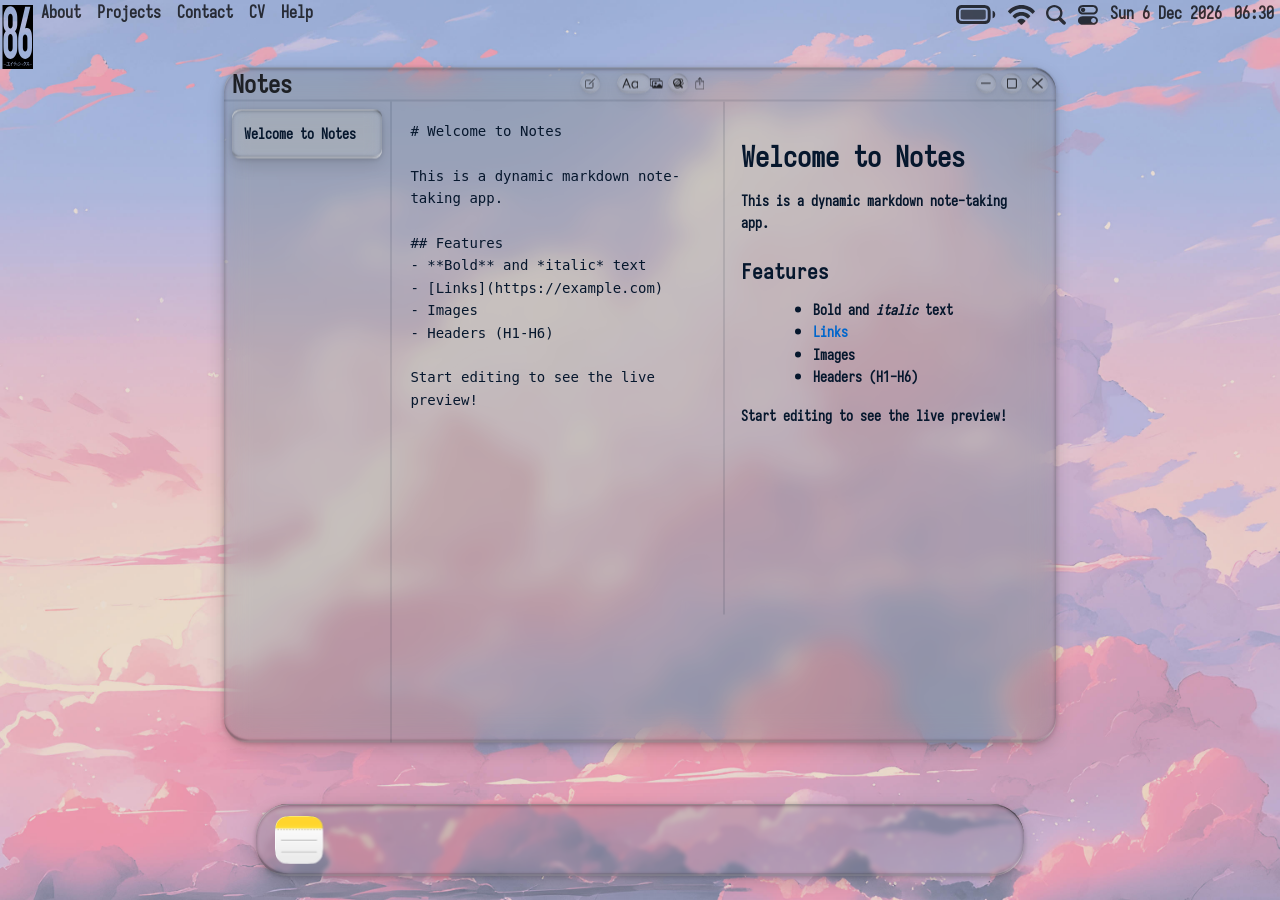
==== index.html @ 83b95eb3 "Implement dynamic markdown note-taking system with local storage Co-authored-by: m3v64 <214658034+m3" ====
<!DOCTYPE html>
<html lang="en">

<head>
    <meta charset="UTF-8">
    <meta name="viewport" content="width=device-width, initial-scale=1.0">
    <title>M3v.dev</title>
    <link rel="icon" type="image/svg+xml" sizes="128x128" href="assets/svg/86-icon.svg">
    <link rel="stylesheet" href="css/style.css">
</head>

<body>
    <section id="boot-screen" class="screen flex center">
        <div class="boot-screen-container center flex">
            <div id="tty" class="flex boot-screen-tty column flex-end"></div>
            <div class="flex">
                <img draggable="false" id="logo" class="fade-in boot-screen-logo" src="assets/svg/86-boot.svg" alt="86 boot logo">
            </div>
        </div>
    </section>

    <section id="login-screen" class="screen flex center">
        <div class="clock u-fit-content flex center">
            <div id="h1" class="more-left"></div>
            <div id="h2" class="left"></div>
            <div id="colon"></div>
            <div id="m1" class="right"></div>
            <div id="m2" class="more-right"></div>
        </div>

        <div id="admin-login" class="hide" inert>
            <form id="admin-login-form" class="flex glass u-reset center column">
                <button type="button" id="button-close" class="flex glass-item u-reset center">
                    <img draggable="false" src="assets/png/close.png" alt="close">
                </button>
                <div class="input login-form-text-field center flex glass-item"><input type="text" placeholder="Username" class="u-reset"></div>
                <div class="input login-form-text-field center flex glass-item"><input type="password" placeholder="Password" class="u-reset"></div>
                <button type="button" id="login-button" class="flex glass-item u-reset center">Login</button>
            </form>
        </div>

        <div class="login-user-selector glass flex center column">
            <button type="button" id="guest-button" class="u-reset glass-item flex center row">
                <div class="profile"><img draggable="false" src="assets/jpg/guest-user.jpg" alt="guest pfp"></div>
                guest
            </button>
            <button type="button" id="admin-button" class="u-reset glass-item flex center row">
                <div class="profile"><img draggable="false" src="assets/jpg/admin-user.jpg" alt="admin pfp"></div>
                admin
            </button>
        </div>
    </section>

    <section id="home-screen-guest" class="screen flex center column">
        <div id="guest-nav" class="flex center">
            <div class="guest-nav guest-nav-quick-links flex center">
                <img draggable="false" src="assets/svg/86-icon.svg" alt="86-icon">
                <div class="glass">About</div>
                <div class="glass">Projects</div>
                <div class="glass">Contact</div>
                <div class="glass">CV</div>
                <div class="glass">Help</div>
            </div>

            <div class="guest-nav guest-nav-control-center flex center">
                <div id="nav-battery" class="flex center">
                    <img draggable="false" src="assets/svg/battery-full.svg" alt="battery-full">
                </div>
                <div class="nav-control-center glass flex center"><img draggable="false" src="assets/svg/Wifi-Transperant.svg" alt="wifi"></div>
                <div class="nav-control-center glass flex center"><img draggable="false" src="assets/svg/search.svg" alt="search"></div>
                <div class="nav-control-center nav-control-center-settings glass flex center"><img draggable="false" src="assets/svg/settings.svg" alt="settings"></div>
                <div id="nav-date">Mon 5 Sep 1995</div>
                <div id="nav-time">20:00</div>
            </div>
        </div>

        <div class="control-center-container flex">
            <div class="control-center flex column">
                <div class="control-center-group-1">
                    <div class="glass tile g1-rect flex row flex-start">
                        <div class="control-center-wifi-section flex center">
                            <div class="glass flex control-center-selectable"><img class="control-center-img" src="assets/svg/wifi.svg" alt="wifi"></div>
                        </div>
                        <div class="flex column center-justify control-center-wifi-name-section">
                            <div class="control-center-wifi">Wifi</div>
                            <div class="control-center-wifi-name">Para-RAID</div>
                            <div class="control-center-wifi-name">Access Point</div>
                        </div>
                    </div>

                    <div class="glass flex tile g1-sq1">
                        <img draggable="false" class="control-center-img" src="assets/svg/Bluetooth.svg" alt="Bluetooth">
                    </div>

                    <div class="glass flex tile g1-sq2">
                        <img draggable="false" class="control-center-img" src="assets/svg/Roam.svg" alt="Roam">
                    </div>

                    <div class="glass tile g1-big flex center">
                        <div class="audio-control center space-between column">
                            <div class="audio-control-section flex row space-between">
                                <div class="control-center-cover"><img class="control-center-cover-img block" draggable="false" src="assets/jpg/wind-up.jpg" alt="wind-up"></div>
                                <div class="glass control-center-selectable flex"><img class="control-center-img" src="assets/svg/AirPlay.svg" alt="AirPlay"></div>
                            </div>
                            <div class="audio-control-section flex column">
                                <div class="control-center-track">Track</div>
                                <div class="control-center-artist">Artist</div>
                            </div>
                            <div class="audio-control-section flex row space-evenly">
                                <div class="audio-control-img-container flex"><img class="audio-control-img-small" src="assets/svg/AudioControlBack.svg" alt="AudioControlBack"></div>
                                <div class="audio-control-img-container flex"><img class="audio-control-img" src="assets/svg/AudioControlPause.svg" alt="AudioControlPause"></div>
                                <div class="audio-control-img-container flex"><img class="audio-control-img-small" src="assets/svg/AudioControlForward.svg" alt="AudioControlForward"></div>
                            </div>
                        </div>
                    </div>
                </div>

                <div class="control-center-group-2">
                    <div class="volume-control glass tile g2-bar flex row flex-end center-align">
                        <div class="volume-control-slider-section flex column flex-start">
                            <div>Sound</div>
                            <div class="flex row space-between">
                                <div class="flex"><img class="slider-img-small" src="assets/svg/NoAudio.svg" alt="NoAudio"></div>
                                <div class="flex center">
                                    <div class="volume-slider" role="slider" tabindex="0" aria-label="Sound" aria-valuemin="0" aria-valuemax="1" aria-valuenow="0.4" aria-valuetext="40%" data-min="0" data-max="1" data-step="0.01" data-value="0.4">
                                        <div class="volume-slider-selected"></div>
                                        <div class="glass volume-slider-selector"></div>
                                        <div class="volume-slider-unselected"></div>
                                    </div>
                                </div>
                                <div class="flex "><img class="slider-img-small" src="assets/svg/Audio.svg" alt="Audio"></div>
                            </div>
                        </div>
                        <div class="volume-control-airplay-section flex center"><div class="glass control-center-selectable flex"><img class="control-center-img" src="assets/svg/AirPlay.svg" alt="AirPlay"></div></div>
                    </div>
                </div>

                <div class="control-center-group-3">
                    <div class="glass tile flex center g3-bar">
                        <div class="brightness-control-slider-section flex column flex-start">
                            <div>Display</div>
                            <div class="flex row space-between">
                                <div class="flex"><img class="slider-img-small" src="assets/svg/NoBrightness.svg" alt="NoBrightness"></div>
                                <div class="flex center">
                                    <div class="brightness-slider" role="slider" tabindex="0" aria-label="Brightness" aria-valuemin="0" aria-valuemax="100" aria-valuenow="90" aria-valuetext="90%" data-min="0" data-max="100" data-step="1" data-value="90">
                                        <div class="brightness-slider-selected"></div>
                                        <div class="glass brightness-slider-selector"></div>
                                        <div class="brightness-slider-unselected"></div>
                                    </div>
                                </div>
                                <div class="flex "><img class="slider-img-small" src="assets/svg/Brightness.svg" alt="Brightness"></div>
                            </div>
                        </div>
                    </div>
                </div>

                <div class="control-center-group-4">
                    <div class="glass flex tile g4-sq1">
                        <img draggable="false" class="control-center-img" src="assets/svg/Theme.svg" alt="Theme">
                    </div>

                    <div class="glass flex tile g4-sq2">
                        <img draggable="false" class="control-center-img" src="assets/svg/Calculator.svg" alt="Calculator">
                    </div>

                    <div class="glass flex tile g4-sq3">
                        <img draggable="false" class="control-center-img" src="assets/svg/Stopwatch.svg" alt="Stopwatch">
                    </div>

                    <div class="glass flex tile g4-sq4">
                        <img draggable="false" class="control-center-img" src="assets/svg/Camera.svg" alt="Camera">
                    </div>
                </div>
            </div>
        </div>

        <div id="apps">
            <div class="notes-window glass flex column" data-window>
                <div class="notes-top-nav flex center" data-drag-handle>
                    <div class="notes-nav-container flex center">
                        <div class="window-header flex center">Notes</div>
                        <div class="notes-options flex center row">
                            <div class="glass new-notes-option flex"><img class="notes-options-img" src="assets/svg/Create.svg" alt="Create"></div>
                            <div class="glass notes-text-options flex row">
                                <img class="notes-text-options-img" src="assets/svg/Text.svg" alt="Text">
                                <img class="notes-text-options-img" src="assets/svg/ImagePlaceholder.svg" alt="ImagePlaceholder">
                                <img class="notes-text-options-img" src="assets/svg/Link.svg" alt="Link">
                                <img class="notes-text-options-img" src="assets/svg/Share.svg" alt="Share">
                            </div>
                            <div class="glass notes-search-option flex">
                                <img class="notes-options-img" src="assets/svg/search.svg" alt="Search">
                                <textarea name="notes-search" id="notes-search-box" placeholder="Search" style="display: none;" inert></textarea>
                            </div>
                        </div>
                        <div class="window-options flex row center-align flex-end">
                            <div class="glass flex window-option-minimize"><img class="window-option-img-minimize" src="assets/svg/Minimize.svg" alt="Minimize"></div>
                            <div class="glass flex window-option-maximize"><img class="window-option-img" src="assets/svg/Maximize.svg" alt="Restore/Maximize"></div>
                            <div class="glass flex window-option-close"><img class="window-option-img" src="assets/svg/Close.svg" alt="Close"></div>
                        </div>
                    </div>
                </div>
                <div class="devider-x flex"></div>
                <div class="notes-body flex row">
                    <div class="notes-explorer flex column"></div>
                    <div class="devider-y"></div>
                    <div class="notes-content flex">
                        <div class="note-input" style="display: none;" inert></div>
                        <div class="semi-devider-y" style="display: none;" inert></div>
                        <div class="note-preview"></div>
                    </div>
                </div>
            </div>
        </div>
        
        <div id="taskbar-section" class="flex center-justify row flex-end">
            <div class="taskbar glass flex center">
                <div class="taskbar-icons flex flex-start row">
                    <div class="taskbar-icon-1 flex center">
                        <div class="taskbar-icon-container glass"></div>
                        <img class="taskbar-icon-img" src="assets/png/Notes.png" alt="Notes">
                    </div>
                </div>
            </div>
        </div>
    </section>

    <section id="home-screen-admin" class="screen flex">

    </section>

    <section id="templates" style="display: none;" inert>
        <section id="clock-templates">
            <template id="svg-digit-0">
                <img draggable="false" src="assets/png/Vector-0.png" alt="clock element">
            </template>

            <template id="svg-digit-1">
                <img draggable="false" src="assets/png/Vector-1.png" alt="clock element">
            </template>

            <template id="svg-digit-2">
                <img draggable="false" src="assets/png/Vector-2.png" alt="clock element">
            </template>

            <template id="svg-digit-3">
                <img draggable="false" src="assets/png/Vector-3.png" alt="clock element">
            </template>

            <template id="svg-digit-4">
                <img draggable="false" src="assets/png/Vector-4.png" alt="clock element">
            </template>

            <template id="svg-digit-5">
                <img draggable="false" src="assets/png/Vector-5.png" alt="clock element">
            </template>

            <template id="svg-digit-6">
                <img draggable="false" src="assets/png/Vector-6.png" alt="clock element">
            </template>

            <template id="svg-digit-7">
                <img draggable="false" src="assets/png/Vector-7.png" alt="clock element">
            </template>

            <template id="svg-digit-8">
                <img draggable="false" src="assets/png/Vector-8.png" alt="clock element">
            </template>

            <template id="svg-digit-9">
                <img draggable="false" src="assets/png/Vector-9.png" alt="clock element">
            </template>

            <template id="svg-digit-10">
                <img draggable="false" src="assets/png/Vector-10.png" alt="clock element colon">
            </template>
        </section>

        <section id="app-templates">
            <template id="readme-dot-md">

            </template>
        </section>
    </section>

    <script src="js/lib/markdown-simple.js"></script>
    <script src="js/script.js"></script>
</body>

</html>
---- css/style.css ----
/* Style sheet imports */

@import url('./base/variables.css');
@import url('./base/typography.css');
@import url('./base/utilities.css');
@import url('./effects/glass.css');
@import url('./base/global.css');

@import url('./pages/boot-sequence.css');
@import url('./pages/login-page.css');
@import url('./pages/guest-page.css');
@import url('./pages/admin-page.css');
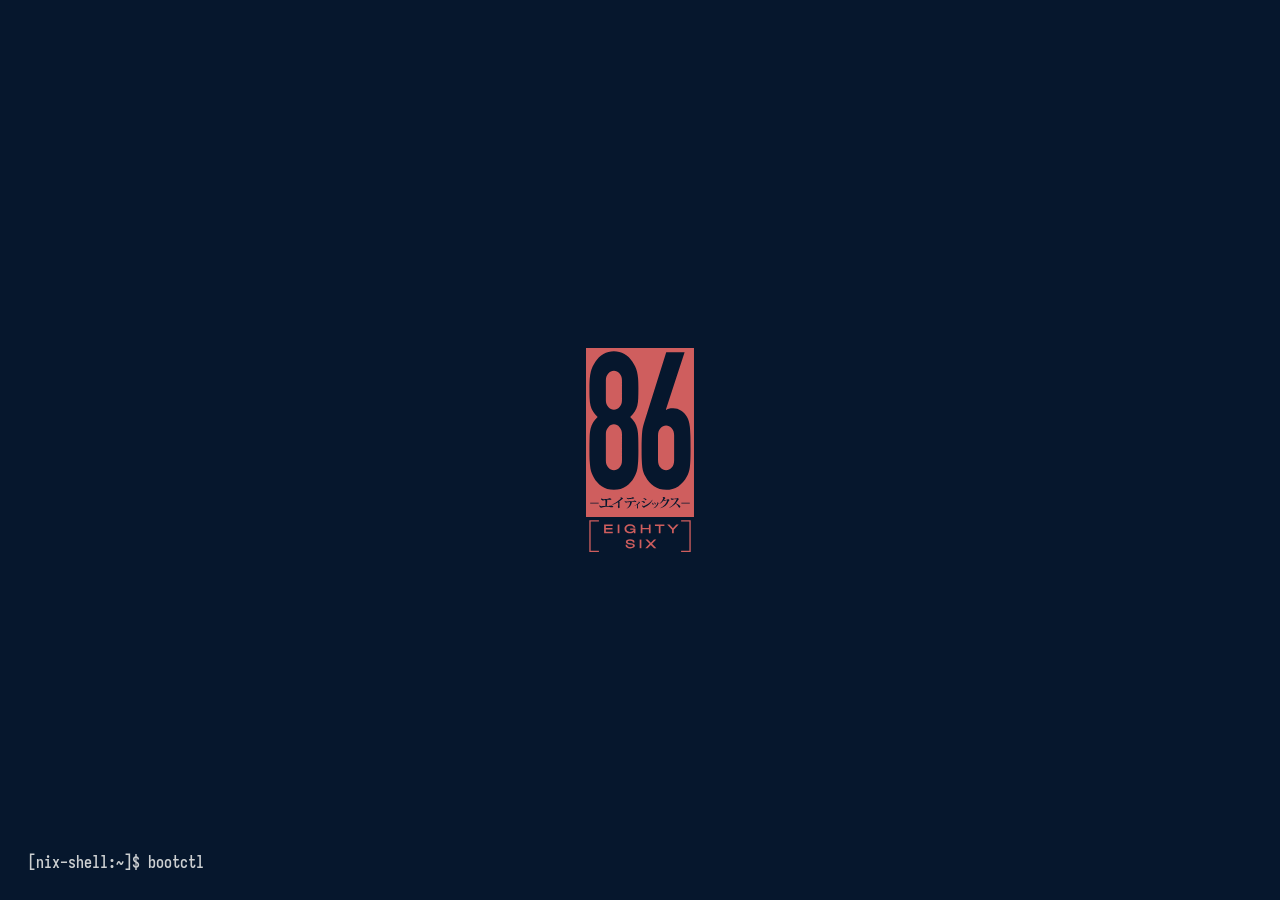
==== commit cc30b435: "Replace custom markdown parser with marked and DOMPurify libraries Co-authored-by: m3v64 <214658034+" ====
--- a/index.html
+++ b/index.html
@@ -282,7 +282,8 @@
         </section>
     </section>
 
-    <script src="js/lib/markdown-simple.js"></script>
+    <script src="js/lib/marked.min.js"></script>
+    <script src="js/lib/purify.min.js"></script>
     <script src="js/script.js"></script>
 </body>
 
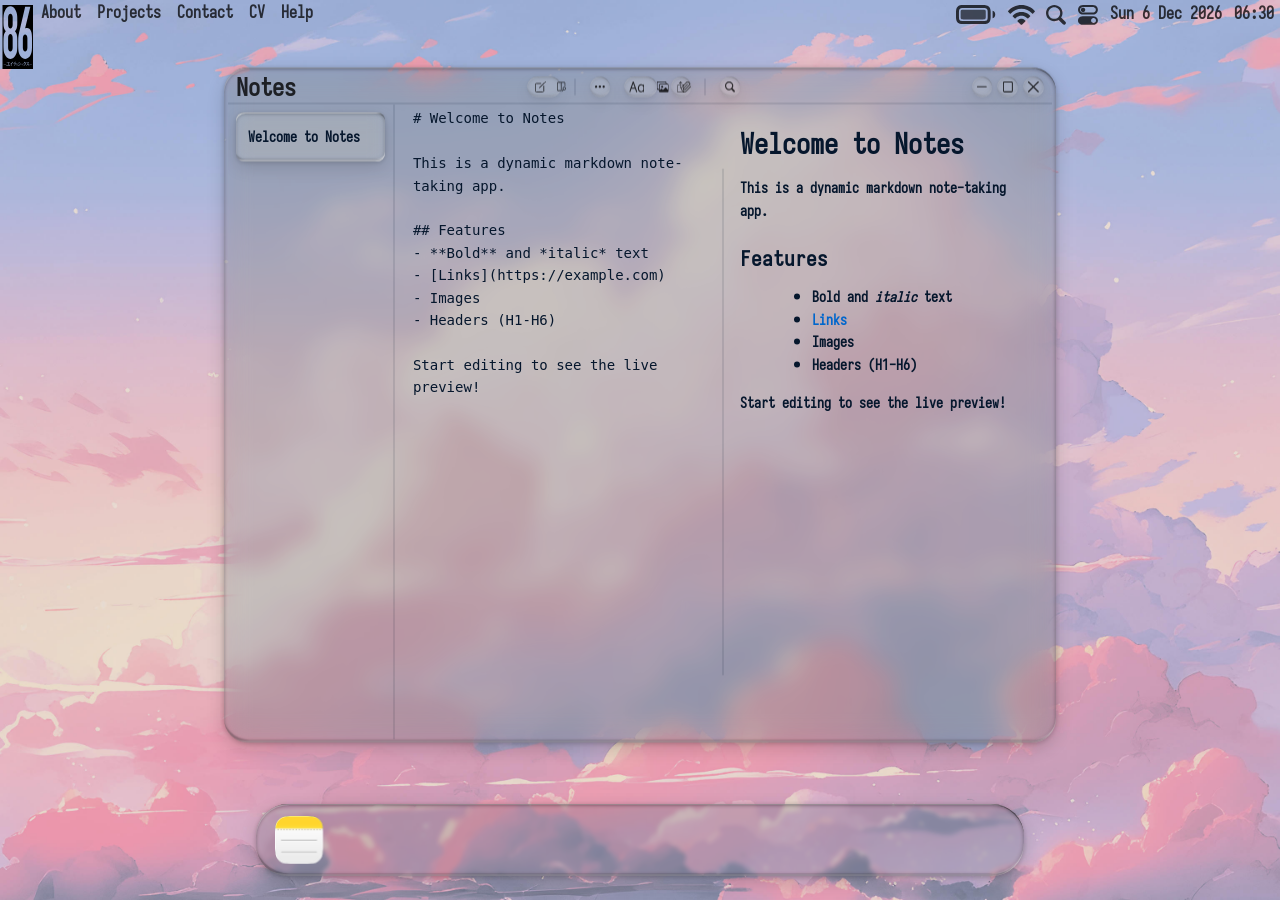
==== commit 42dd00cc: "Refactors app structure and modernizes Notes UI Migrates core screen logic to page-specific JS modul" ====
--- a/index.html
+++ b/index.html
@@ -175,38 +175,52 @@
         </div>
 
         <div id="apps">
-            <div class="notes-window glass flex column" data-window>
-                <div class="notes-top-nav flex center" data-drag-handle>
-                    <div class="notes-nav-container flex center">
-                        <div class="window-header flex center">Notes</div>
-                        <div class="notes-options flex center row">
-                            <div class="glass new-notes-option flex"><img class="notes-options-img" src="assets/svg/Create.svg" alt="Create"></div>
-                            <div class="glass notes-text-options flex row">
-                                <img class="notes-text-options-img" src="assets/svg/Text.svg" alt="Text">
-                                <img class="notes-text-options-img" src="assets/svg/ImagePlaceholder.svg" alt="ImagePlaceholder">
-                                <img class="notes-text-options-img" src="assets/svg/Link.svg" alt="Link">
-                                <img class="notes-text-options-img" src="assets/svg/Share.svg" alt="Share">
-                            </div>
-                            <div class="glass notes-search-option flex">
-                                <img class="notes-options-img" src="assets/svg/search.svg" alt="Search">
-                                <textarea name="notes-search" id="notes-search-box" placeholder="Search" style="display: none;" inert></textarea>
-                            </div>
-                        </div>
-                        <div class="window-options flex row center-align flex-end">
-                            <div class="glass flex window-option-minimize"><img class="window-option-img-minimize" src="assets/svg/Minimize.svg" alt="Minimize"></div>
-                            <div class="glass flex window-option-maximize"><img class="window-option-img" src="assets/svg/Maximize.svg" alt="Restore/Maximize"></div>
-                            <div class="glass flex window-option-close"><img class="window-option-img" src="assets/svg/Close.svg" alt="Close"></div>
-                        </div>
-                    </div>
-                </div>
-                <div class="devider-x flex"></div>
-                <div class="notes-body flex row">
-                    <div class="notes-explorer flex column"></div>
-                    <div class="devider-y"></div>
-                    <div class="notes-content flex">
-                        <div class="note-input" style="display: none;" inert></div>
-                        <div class="semi-devider-y" style="display: none;" inert></div>
-                        <div class="note-preview"></div>
+            <div class="notes-window glass flex center" data-window>
+                <div class="notes-window-clip flex column">
+                    <div class="notes-top-nav flex center" data-drag-handle>
+                        <div class="notes-nav-container flex center">
+                            <div class="window-header flex center">Notes</div>
+                            <div class="notes-options flex center row">
+                                <div class="glass notes-note-options flex row">
+                                    <img class="notes-text-options-img" src="assets/svg/Create.svg" alt="Create">
+                                    <img class="notes-text-options-img" src="assets/svg/Preview.svg" alt="Preview">
+                                </div>
+
+                                <div class="semi-devider-y"></div>
+
+                                <div class="glass notes-more-options flex"><img class="notes-more-options-img" src="assets/svg/DotDotDot.svg" alt="Dot menu"></div>
+
+                                <div class="glass notes-text-options flex row">
+                                    <img class="notes-text-options-img" src="assets/svg/Text.svg" alt="Text">
+                                    <img class="notes-text-options-img" src="assets/svg/ImagePlaceholder.svg" alt="ImagePlaceholder">
+                                    <img class="notes-text-options-img" src="assets/svg/Link.svg" alt="Link">
+                                </div>
+
+                                <div class="glass notes-share-option flex"><img class="notes-options-img" src="assets/svg/Share.svg" alt="Share"></div>
+
+                                <div class="semi-devider-y"></div>
+
+                                <div class="glass notes-search-option flex">
+                                    <img class="notes-options-img" src="assets/svg/search.svg" alt="Search">
+                                    <textarea name="notes-search" id="notes-search-box" placeholder="Search" style="display: none;" inert></textarea>
+                                </div>
+                            </div>
+                            <div class="window-options flex row center-align flex-end">
+                                <div class="glass flex window-option-minimize"><img class="window-option-img-minimize" src="assets/svg/Minimize.svg" alt="Minimize"></div>
+                                <div class="glass flex window-option-maximize"><img class="window-option-img" src="assets/svg/Maximize.svg" alt="Restore/Maximize"></div>
+                                <div class="glass flex window-option-close"><img class="window-option-img" src="assets/svg/Close.svg" alt="Close"></div>
+                            </div>
+                        </div>
+                    </div>
+                    <div class="devider-x flex"></div>
+                    <div class="notes-body flex row">
+                        <div class="notes-explorer flex column"></div>
+                        <div class="devider-y"></div>
+                        <div class="notes-content flex center">
+                            <div class="note-input"></div>
+                            <div class="semi-devider-y"></div>
+                            <div class="note-preview"></div>
+                        </div>
                     </div>
                 </div>
             </div>
@@ -284,7 +298,16 @@
 
     <script src="js/lib/marked.min.js"></script>
     <script src="js/lib/purify.min.js"></script>
-    <script src="js/script.js"></script>
+
+    <script src="js/base/utils.js"></script>
+
+    <script src="js/pages/boot.js"></script>
+    <script src="js/pages/login.js"></script>
+    <script src="js/pages/guest.js"></script>
+
+    <script src="js/apps/notes.js"></script>
+
+    <script src="js/main.js"></script>
 </body>
 
 </html>
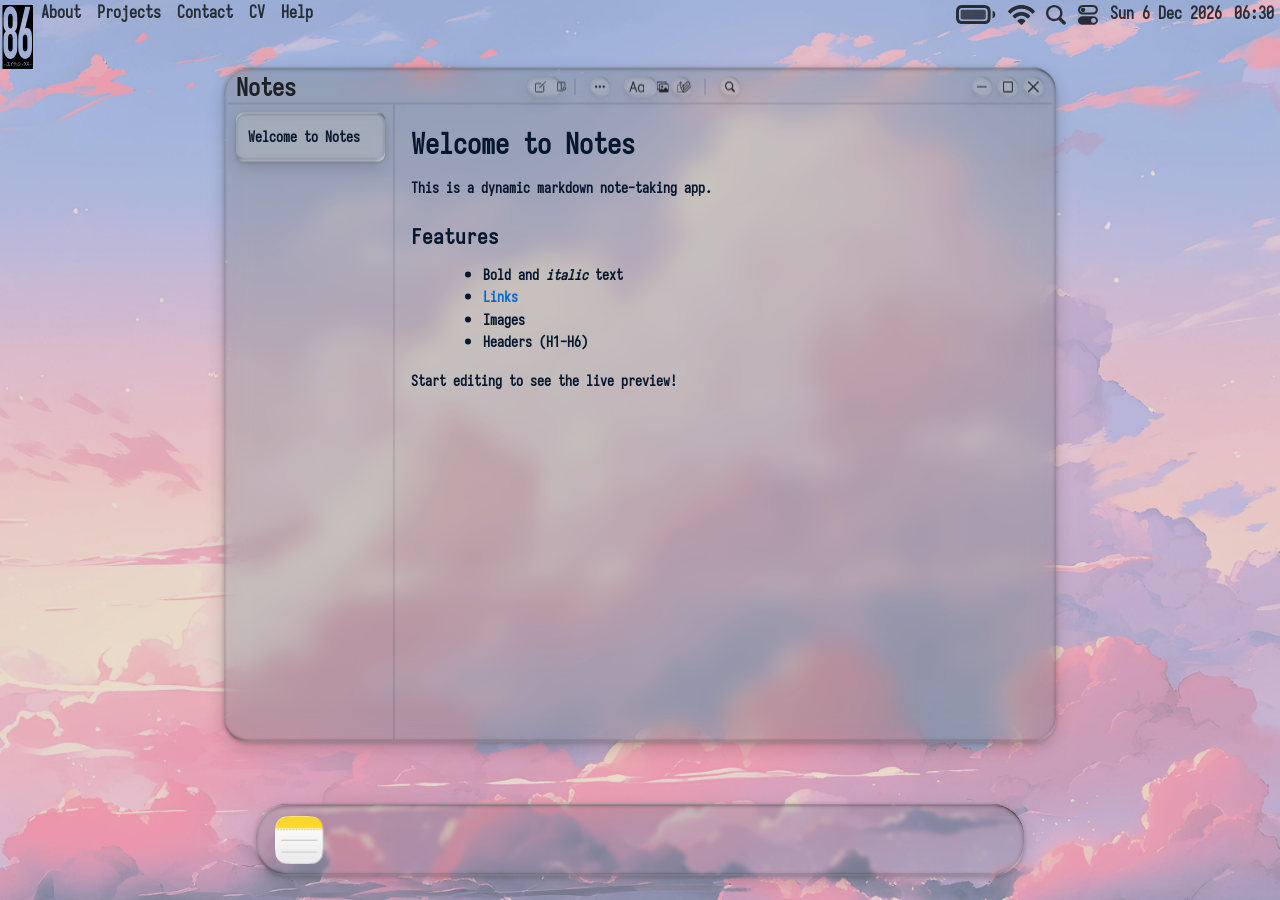
==== commit f7d9fb32: "Add preview-only mode for locked notes, preview toggle button, and fix divider isolation Co-authored" ====
--- a/index.html
+++ b/index.html
@@ -182,8 +182,8 @@
                             <div class="window-header flex center">Notes</div>
                             <div class="notes-options flex center row">
                                 <div class="glass notes-note-options flex row">
-                                    <img class="notes-text-options-img" src="assets/svg/Create.svg" alt="Create">
-                                    <img class="notes-text-options-img" src="assets/svg/Preview.svg" alt="Preview">
+                                    <img class="notes-text-options-img new-notes-option" src="assets/svg/Create.svg" alt="Create">
+                                    <img class="notes-text-options-img notes-preview-toggle" src="assets/svg/Preview.svg" alt="Preview">
                                 </div>
 
                                 <div class="semi-devider-y"></div>
@@ -218,7 +218,7 @@
                         <div class="devider-y"></div>
                         <div class="notes-content flex center">
                             <div class="note-input"></div>
-                            <div class="semi-devider-y"></div>
+                            <div class="notes-resizable-divider"></div>
                             <div class="note-preview"></div>
                         </div>
                     </div>
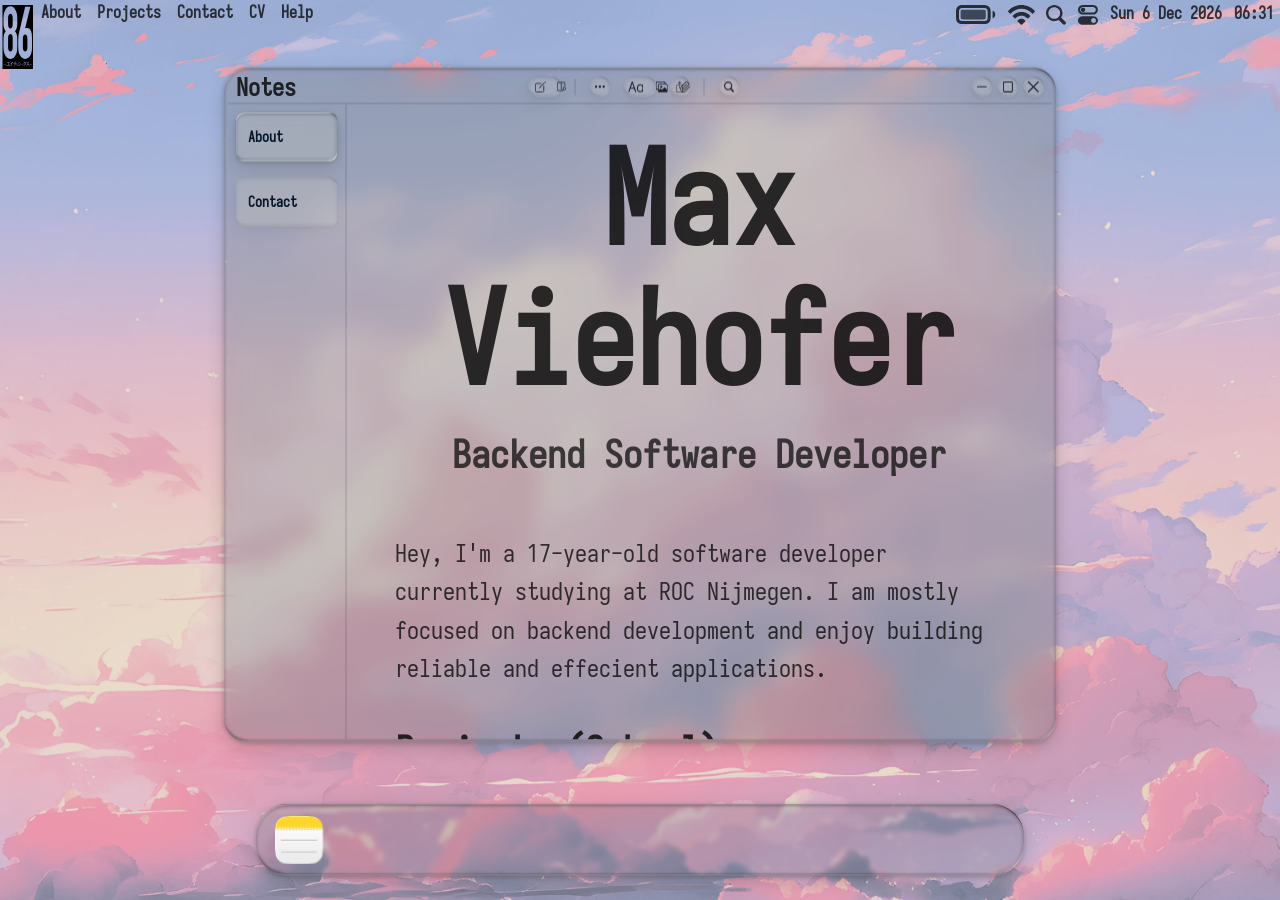
==== commit 6e2803e9: "Adds structured nav links and dedicated contact note Introduces semantic navigation for About, Proje" ====
--- a/index.html
+++ b/index.html
@@ -55,11 +55,11 @@
         <div id="guest-nav" class="flex center">
             <div class="guest-nav guest-nav-quick-links flex center">
                 <img draggable="false" src="assets/svg/86-icon.svg" alt="86-icon">
-                <div class="glass">About</div>
-                <div class="glass">Projects</div>
-                <div class="glass">Contact</div>
-                <div class="glass">CV</div>
-                <div class="glass">Help</div>
+                <div class="glass nav-link" data-nav="about">About</div>
+                <div class="glass nav-link" data-nav="projects">Projects</div>
+                <div class="glass nav-link" data-nav="contact">Contact</div>
+                <div class="glass nav-link" data-nav="cv">CV</div>
+                <div class="glass nav-link" data-nav="help">Help</div>
             </div>
 
             <div class="guest-nav guest-nav-control-center flex center">
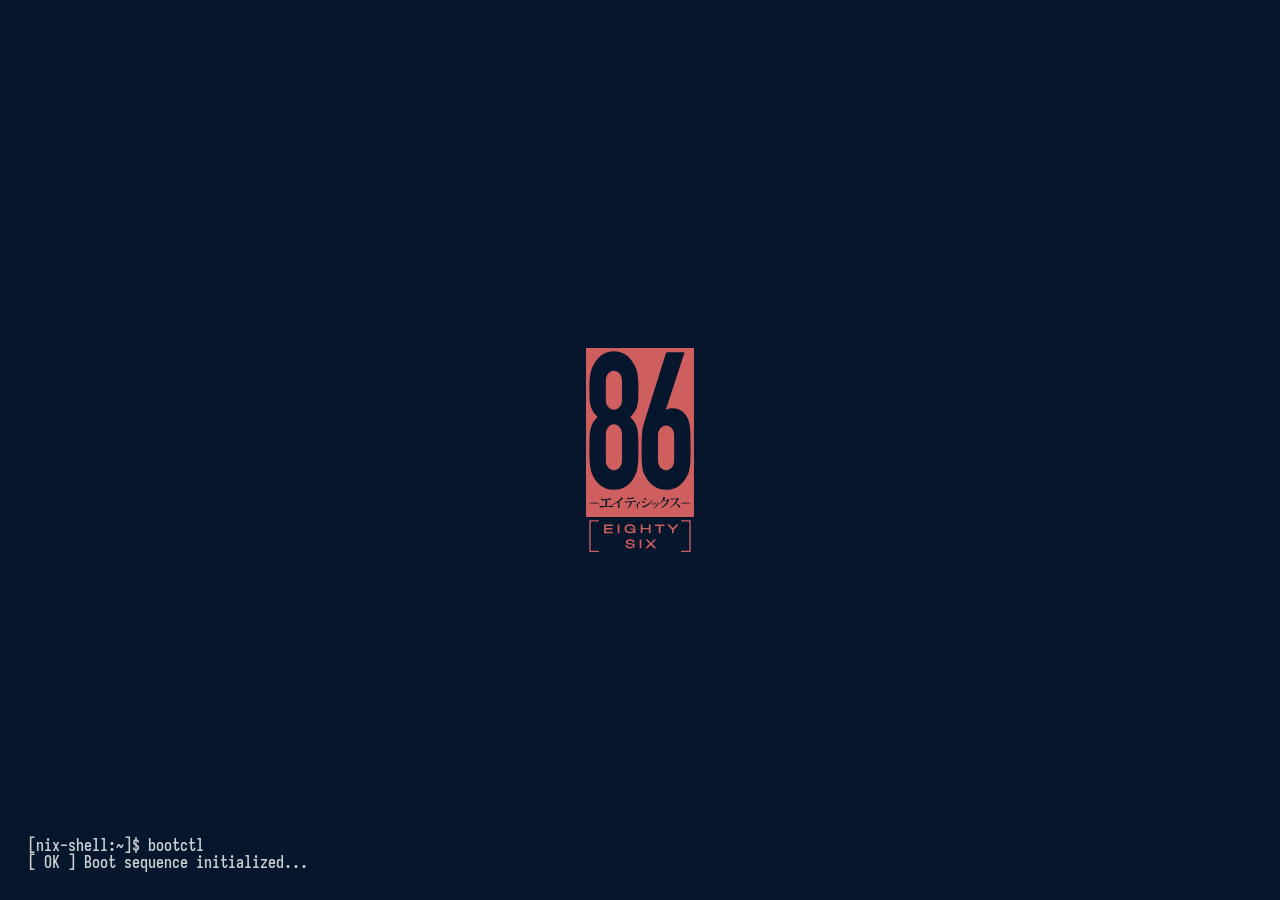
==== commit 250baaa8: "Refactors navigation link handling for clarity Replaces data attribute navigation with class-based s" ====
--- a/index.html
+++ b/index.html
@@ -55,11 +55,11 @@
         <div id="guest-nav" class="flex center">
             <div class="guest-nav guest-nav-quick-links flex center">
                 <img draggable="false" src="assets/svg/86-icon.svg" alt="86-icon">
-                <div class="glass nav-link" data-nav="about">About</div>
-                <div class="glass nav-link" data-nav="projects">Projects</div>
-                <div class="glass nav-link" data-nav="contact">Contact</div>
-                <div class="glass nav-link" data-nav="cv">CV</div>
-                <div class="glass nav-link" data-nav="help">Help</div>
+                <div class="glass nav-link nav-about">About</div>
+                <div class="glass nav-link nav-projects">Projects</div>
+                <div class="glass nav-link nav-contact">Contact</div>
+                <div class="glass nav-link nav-cv">CV</div>
+                <div class="glass nav-link nav-help">Help</div>
             </div>
 
             <div class="guest-nav guest-nav-control-center flex center">
